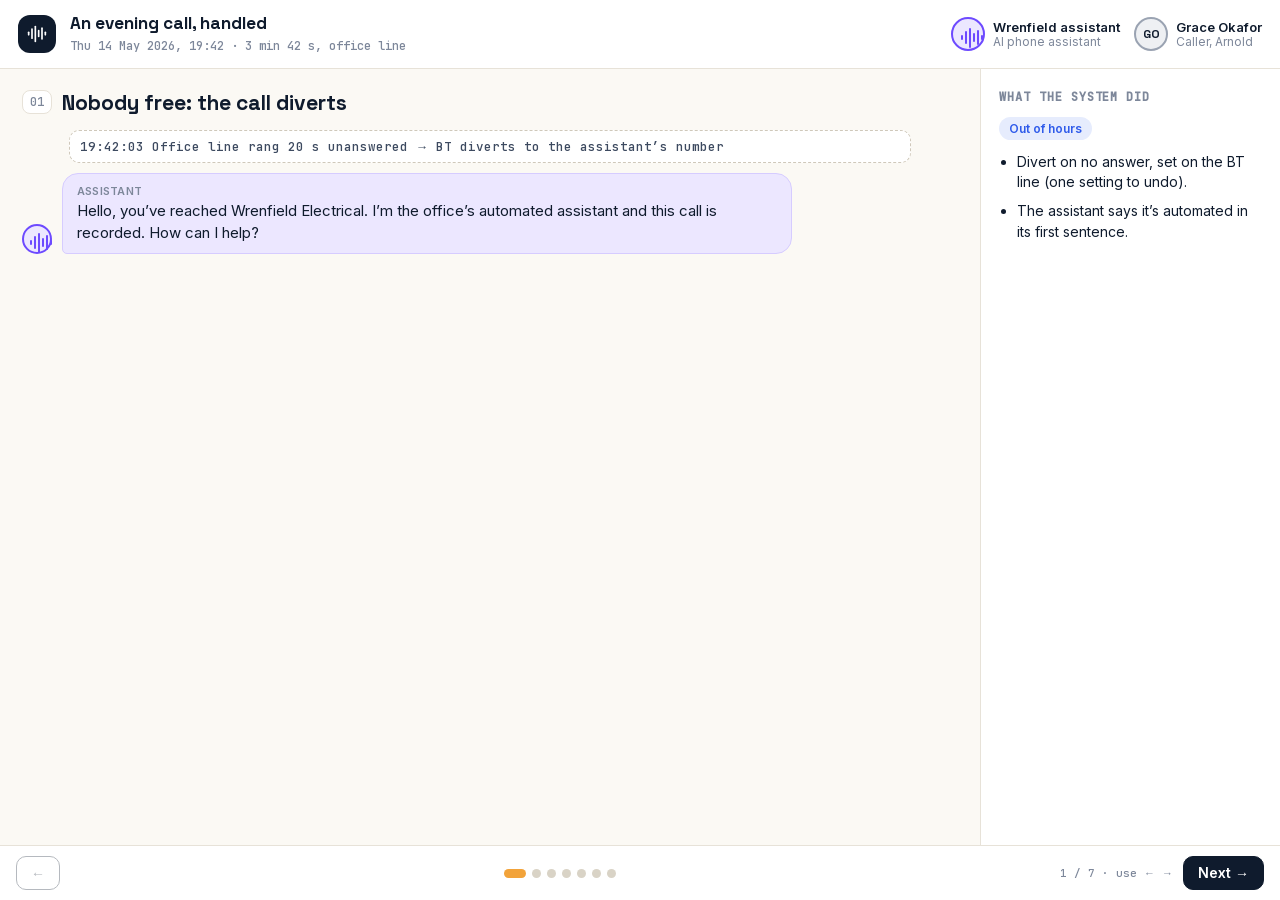
==== e3-ai-call.html @ be613fb7 "Add the case study's visuals for Notion to copy Co-Authored-By: Claude Opus 5.5 <noreply@anthropic.c" ====
<!doctype html><html lang="en-GB"><head><meta charset="utf-8"><meta name="viewport" content="width=device-width,initial-scale=1"><title>An evening call, handled</title><style>@font-face{font-family:SG;src:url([data-uri]) format('woff2')}@font-face{font-family:SG5;src:url([data-uri]) format('woff2')}@font-face{font-family:IN4;src:url([data-uri]) format('woff2')}@font-face{font-family:IN6;src:url([data-uri]) format('woff2')}@font-face{font-family:JB;src:url([data-uri]) format('woff2')}
:root{--ink:#0F1B2D;--ink2:#3D4A60;--muted:#7D879A;--line:#E7E2D8;--paper:#FBF9F4;--amber:#F2A33A;--blue:#2F5BEA;--violet:#6D4AFF;--green:#1E9A69}
*{box-sizing:border-box}html,body{margin:0;height:100%}body{background:var(--paper);color:var(--ink);font:400 15px/1.45 IN4,system-ui,sans-serif;display:flex;flex-direction:column;overflow:hidden}
header{display:flex;align-items:center;gap:14px;padding:12px 18px;border-bottom:1px solid var(--line);background:#fff;flex-wrap:wrap}
.ch{width:38px;height:38px;border-radius:12px;background:#0F1B2D;color:#fff;display:grid;place-items:center;padding:9px;flex:none}.ch svg{width:20px;height:20px}
.ttl b{font:700 17px SG;display:block}.ttl span{font:500 12px JB;color:var(--muted)}
.ppl{display:flex;gap:14px;margin-left:auto;flex-wrap:wrap}.who{display:flex;align-items:center;gap:8px}.who b{font:600 13px IN6;display:block}.who i{font-style:normal;font-size:12px;color:var(--muted);display:block;line-height:1.2}
.av{width:30px;height:30px;border-radius:50%;border:2px solid;display:inline-grid;place-items:center;font:700 11px SG;flex:none}.av.big{width:34px;height:34px;font-size:12px}.av .ic{width:16px;height:16px;display:block}
.stage{flex:1;min-height:0;position:relative}
.sc{position:absolute;inset:0;display:none;grid-template-columns:1fr 300px}.sc.on{display:grid}
.main{padding:18px 22px;overflow:auto}h2{font:700 21px SG;margin:2px 0 14px;display:flex;align-items:center;gap:10px}.n{font:500 12px JB;color:var(--muted);border:1px solid var(--line);border-radius:8px;padding:3px 7px;background:#fff}
.ln{display:flex;gap:10px;align-items:flex-end;margin:10px 0;opacity:0;animation:up .45s ease forwards}.ln.r{flex-direction:row-reverse}
.bb{max-width:78%;padding:10px 14px;border-radius:16px;background:#fff;border:1px solid var(--line);font-size:15px}.ln.l .bb{border-bottom-left-radius:5px}.ln.r .bb{border-bottom-right-radius:5px}
.bb.wren{background:#FDF0DA;border-color:#F3D9A9}.bb.hal{background:#fff}.bb.ai{background:#ECE7FF;border-color:#D6CCFF}.bb.cust{background:#fff}
.nm{display:block;font:600 11px IN6;color:var(--muted);margin-bottom:2px;letter-spacing:.02em;text-transform:uppercase}
.sys{margin:10px auto;max-width:90%;font:500 12.5px JB;color:#3D4A60;background:#fff;border:1px dashed #CFC8BA;border-radius:10px;padding:7px 10px;opacity:0;animation:up .45s ease forwards}
aside{border-left:1px solid var(--line);background:#fff;padding:18px;overflow:auto}h3{font:600 12px JB;letter-spacing:.08em;text-transform:uppercase;color:var(--muted);margin:2px 0 12px}
aside ul{margin:0;padding-left:18px}aside li{margin:0 0 9px;font-size:14px}.tags{display:flex;flex-wrap:wrap;gap:6px;margin-bottom:12px}.tg{font:600 12px IN6;background:#E6ECFD;color:var(--blue);border-radius:99px;padding:4px 10px}
footer{display:flex;align-items:center;gap:10px;padding:10px 16px;border-top:1px solid var(--line);background:#fff}
button{font:600 14px IN6;border:1px solid #0F1B2D;background:#fff;color:var(--ink);border-radius:10px;padding:7px 14px;cursor:pointer}button.pri{background:#0F1B2D;color:#fff}button:disabled{opacity:.3;cursor:default}
.dots{display:flex;gap:6px;flex:1;justify-content:center;flex-wrap:wrap}.dot{width:9px;height:9px;border-radius:50%;background:#D9D3C6;cursor:pointer;border:0;padding:0}.dot.on{background:var(--amber);width:22px;border-radius:5px}
.hint{font:500 11px JB;color:var(--muted)}
@keyframes up{from{opacity:0;transform:translateY(8px)}to{opacity:1;transform:none}}
@media (max-width:720px){.who i{display:none}header{gap:8px;padding:10px 12px}.sc{grid-template-columns:1fr;grid-template-rows:auto auto;overflow:auto;position:absolute}.sc .main{overflow:visible}aside{border-left:0;border-top:1px solid var(--line)}.bb{max-width:88%}.ppl{margin-left:0}.hint{display:none}}
@media (prefers-reduced-motion:reduce){.ln,.sys{animation:none;opacity:1}}
</style></head><body>
<header><span class="ch">
<svg
  
  xmlns="http://www.w3.org/2000/svg"
  width="24"
  height="24"
  viewBox="0 0 24 24"
  fill="none"
  stroke="currentColor"
  stroke-width="2"
  stroke-linecap="round"
  stroke-linejoin="round"
>
  <path d="M2 10v3" />
  <path d="M6 6v11" />
  <path d="M10 3v18" />
  <path d="M14 8v7" />
  <path d="M18 5v13" />
  <path d="M22 10v3" />
</svg>
</span><span class="ttl"><b>An evening call, handled</b><span>Thu 14 May 2026, 19:42 · 3 min 42 s, office line</span></span><span class="ppl"><span class="who"><span class="av big" style="border-color:#6D4AFF;background:#ECE7FF"><span class="ic" style="color:#6D4AFF">
<svg
  
  xmlns="http://www.w3.org/2000/svg"
  width="24"
  height="24"
  viewBox="0 0 24 24"
  fill="none"
  stroke="currentColor"
  stroke-width="2"
  stroke-linecap="round"
  stroke-linejoin="round"
>
  <path d="M2 10v3" />
  <path d="M6 6v11" />
  <path d="M10 3v18" />
  <path d="M14 8v7" />
  <path d="M18 5v13" />
  <path d="M22 10v3" />
</svg>
</span></span><span><b>Wrenfield assistant</b><i>AI phone assistant</i></span></span><span class="who"><span class="av big" style="border-color:#9AA3B2;background:#EEF0F3">GO</span><span><b>Grace Okafor</b><i>Caller, Arnold</i></span></span></span></header>
<div class="stage"><section class="sc" data-i="0"><div class="main"><h2><span class="n">01</span>Nobody free: the call diverts</h2><div class="sys" style="animation-delay:0s">19:42:03  Office line rang 20 s unanswered → BT diverts to the assistant’s number</div><div class="ln l" style="animation-delay:0.18s"><span class="av" style="border-color:#6D4AFF;background:#ECE7FF"><span class="ic" style="color:#6D4AFF">
<svg
  
  xmlns="http://www.w3.org/2000/svg"
  width="24"
  height="24"
  viewBox="0 0 24 24"
  fill="none"
  stroke="currentColor"
  stroke-width="2"
  stroke-linecap="round"
  stroke-linejoin="round"
>
  <path d="M2 10v3" />
  <path d="M6 6v11" />
  <path d="M10 3v18" />
  <path d="M14 8v7" />
  <path d="M18 5v13" />
  <path d="M22 10v3" />
</svg>
</span></span><div class="bb ai"><span class="nm">Assistant</span>Hello, you’ve reached Wrenfield Electrical. I’m the office’s automated assistant and this call is recorded. How can I help?</div></div></div><aside><h3>What the system did</h3><div class="tags"><span class="tg">Out of hours</span></div><ul><li>Divert on no answer, set on the BT line (one setting to undo).</li><li>The assistant says it’s automated in its first sentence.</li></ul></aside></section><section class="sc" data-i="1"><div class="main"><h2><span class="n">02</span>What she needs</h2><div class="ln r" style="animation-delay:0s"><span class="av" style="border-color:#9AA3B2;background:#EEF0F3">GO</span><div class="bb cust"><span class="nm">Grace</span>Hi, yeah, I’ve just got an electric car and I want a charger put on the drive. Do you do that?</div></div><div class="ln l" style="animation-delay:0.18s"><span class="av" style="border-color:#6D4AFF;background:#ECE7FF"><span class="ic" style="color:#6D4AFF">
<svg
  
  xmlns="http://www.w3.org/2000/svg"
  width="24"
  height="24"
  viewBox="0 0 24 24"
  fill="none"
  stroke="currentColor"
  stroke-width="2"
  stroke-linecap="round"
  stroke-linejoin="round"
>
  <path d="M2 10v3" />
  <path d="M6 6v11" />
  <path d="M10 3v18" />
  <path d="M14 8v7" />
  <path d="M18 5v13" />
  <path d="M22 10v3" />
</svg>
</span></span><div class="bb ai"><span class="nm">Assistant</span>We do. One of our electricians can come and look, then you’ll get a fixed price. What’s your postcode?</div></div><div class="sys" style="animation-delay:0.36s">Intent: new enquiry · EV charger · confidence 0.96</div></div><aside><h3>What the system did</h3><div class="tags"><span class="tg">New enquiry</span></div><ul><li>Intent from a fixed list of 9; anything else is a message for Lisa.</li></ul></aside></section><section class="sc" data-i="2"><div class="main"><h2><span class="n">03</span>Read back, checked</h2><div class="ln r" style="animation-delay:0s"><span class="av" style="border-color:#9AA3B2;background:#EEF0F3">GO</span><div class="bb cust"><span class="nm">Grace</span>NG5 8… sorry, NG5 8BX.</div></div><div class="ln l" style="animation-delay:0.18s"><span class="av" style="border-color:#6D4AFF;background:#ECE7FF"><span class="ic" style="color:#6D4AFF">
<svg
  
  xmlns="http://www.w3.org/2000/svg"
  width="24"
  height="24"
  viewBox="0 0 24 24"
  fill="none"
  stroke="currentColor"
  stroke-width="2"
  stroke-linecap="round"
  stroke-linejoin="round"
>
  <path d="M2 10v3" />
  <path d="M6 6v11" />
  <path d="M10 3v18" />
  <path d="M14 8v7" />
  <path d="M18 5v13" />
  <path d="M22 10v3" />
</svg>
</span></span><div class="bb ai"><span class="nm">Assistant</span>Thanks. That’s N G 5, 8 B X, in Arnold?</div></div><div class="ln r" style="animation-delay:0.36s"><span class="av" style="border-color:#9AA3B2;background:#EEF0F3">GO</span><div class="bb cust"><span class="nm">Grace</span>That’s it.</div></div><div class="sys" style="animation-delay:0.54s">Postcode valid · inside the service area (12 miles from the unit)</div></div><aside><h3>What the system did</h3><div class="tags"><span class="tg">Read-back</span></div><ul><li>Postcodes and numbers are always read back.</li><li>Out-of-area postcodes get a polite no and a text with Lisa’s number.</li></ul></aside></section><section class="sc" data-i="3"><div class="main"><h2><span class="n">04</span>“Roughly how much?”</h2><div class="ln r" style="animation-delay:0s"><span class="av" style="border-color:#9AA3B2;background:#EEF0F3">GO</span><div class="bb cust"><span class="nm">Grace</span>How much is it, roughly?</div></div><div class="ln l" style="animation-delay:0.18s"><span class="av" style="border-color:#6D4AFF;background:#ECE7FF"><span class="ic" style="color:#6D4AFF">
<svg
  
  xmlns="http://www.w3.org/2000/svg"
  width="24"
  height="24"
  viewBox="0 0 24 24"
  fill="none"
  stroke="currentColor"
  stroke-width="2"
  stroke-linecap="round"
  stroke-linejoin="round"
>
  <path d="M2 10v3" />
  <path d="M6 6v11" />
  <path d="M10 3v18" />
  <path d="M14 8v7" />
  <path d="M18 5v13" />
  <path d="M22 10v3" />
</svg>
</span></span><div class="bb ai"><span class="nm">Assistant</span>I can’t give prices on the phone, because it depends on the cable run from your fuse board to the drive. The survey is free, takes about 30 minutes, and the quote comes the next working day.</div></div><div class="sys" style="animation-delay:0.36s">Guardrail P2: price asked → no figure given</div></div><aside><h3>What the system did</h3><div class="tags"><span class="tg">No prices</span></div><ul><li>Prices only ever come from a person-approved quote.</li></ul></aside></section><section class="sc" data-i="4"><div class="main"><h2><span class="n">05</span>Booked into the real diary</h2><div class="ln l" style="animation-delay:0s"><span class="av" style="border-color:#6D4AFF;background:#ECE7FF"><span class="ic" style="color:#6D4AFF">
<svg
  
  xmlns="http://www.w3.org/2000/svg"
  width="24"
  height="24"
  viewBox="0 0 24 24"
  fill="none"
  stroke="currentColor"
  stroke-width="2"
  stroke-linecap="round"
  stroke-linejoin="round"
>
  <path d="M2 10v3" />
  <path d="M6 6v11" />
  <path d="M10 3v18" />
  <path d="M14 8v7" />
  <path d="M18 5v13" />
  <path d="M22 10v3" />
</svg>
</span></span><div class="bb ai"><span class="nm">Assistant</span>I can book a survey for Tuesday at 8 in the morning, or Wednesday at half four.</div></div><div class="ln r" style="animation-delay:0.18s"><span class="av" style="border-color:#9AA3B2;background:#EEF0F3">GO</span><div class="bb cust"><span class="nm">Grace</span>Wednesday’s better.</div></div><div class="sys" style="animation-delay:0.36s">ServiceM8: 2 free survey slots found · booked Wed 20 May 16:30 with Amir · job #4817 created, status Quote</div></div><aside><h3>What the system did</h3><div class="tags"><span class="tg">Booked</span></div><ul><li>Slots come from ServiceM8, not from the AI’s guess.</li><li>Only survey slots that Lisa marked bookable are offered.</li></ul></aside></section><section class="sc" data-i="5"><div class="main"><h2><span class="n">06</span>Something else, safely</h2><div class="ln r" style="animation-delay:0s"><span class="av" style="border-color:#9AA3B2;background:#EEF0F3">GO</span><div class="bb cust"><span class="nm">Grace</span>Oh, and the downstairs sockets keep tripping.</div></div><div class="ln l" style="animation-delay:0.18s"><span class="av" style="border-color:#6D4AFF;background:#ECE7FF"><span class="ic" style="color:#6D4AFF">
<svg
  
  xmlns="http://www.w3.org/2000/svg"
  width="24"
  height="24"
  viewBox="0 0 24 24"
  fill="none"
  stroke="currentColor"
  stroke-width="2"
  stroke-linecap="round"
  stroke-linejoin="round"
>
  <path d="M2 10v3" />
  <path d="M6 6v11" />
  <path d="M10 3v18" />
  <path d="M14 8v7" />
  <path d="M18 5v13" />
  <path d="M22 10v3" />
</svg>
</span></span><div class="bb ai"><span class="nm">Assistant</span>I’ve added that to the job so Amir can look while he’s there. If you ever smell burning or see scorch marks, switch off at the fuse board and call 999.</div></div><div class="sys" style="animation-delay:0.36s">Note added: RCD tripping (not urgent) · safety line S1 read</div></div><aside><h3>What the system did</h3><div class="tags"><span class="tg">Safety line</span></div><ul><li>Burning, smoke, sparks or shocks: safety advice, then the on-call electrician’s phone rings straight away.</li><li>No diagnosis given.</li></ul></aside></section><section class="sc" data-i="6"><div class="main"><h2><span class="n">07</span>Wrapped up</h2><div class="ln l" style="animation-delay:0s"><span class="av" style="border-color:#6D4AFF;background:#ECE7FF"><span class="ic" style="color:#6D4AFF">
<svg
  
  xmlns="http://www.w3.org/2000/svg"
  width="24"
  height="24"
  viewBox="0 0 24 24"
  fill="none"
  stroke="currentColor"
  stroke-width="2"
  stroke-linecap="round"
  stroke-linejoin="round"
>
  <path d="M2 10v3" />
  <path d="M6 6v11" />
  <path d="M10 3v18" />
  <path d="M14 8v7" />
  <path d="M18 5v13" />
  <path d="M22 10v3" />
</svg>
</span></span><div class="bb ai"><span class="nm">Assistant</span>You’ll get a text with the details now. Anything else I can help with?</div></div><div class="ln r" style="animation-delay:0.18s"><span class="av" style="border-color:#9AA3B2;background:#EEF0F3">GO</span><div class="bb cust"><span class="nm">Grace</span>No, that’s great, thanks.</div></div><div class="sys" style="animation-delay:0.36s">19:45:51 Text sent: “Wrenfield Electrical: survey booked Wed 20 May, 16:30, NG5 8BX. Reply C to change.”</div><div class="sys" style="animation-delay:0.54s">Summary on Lisa’s 08:00 list · call cost ≈ 42p</div></div><aside><h3>What the system did</h3><div class="tags"><span class="tg">Done in 3 min 42 s</span></div><ul><li>Recording kept 30 days, transcript 90 days.</li><li>Lisa sees every AI call next morning, with a one-click “call back”.</li></ul></aside></section></div>
<footer><button id="p" aria-label="Previous">←</button><div class="dots" id="d"></div><span class="hint" id="c"></span><button id="x" class="pri" aria-label="Next">Next →</button></footer>
<script>
const S=[...document.querySelectorAll('.sc')],D=document.getElementById('d');let i=0;
S.forEach((_,j)=>{const b=document.createElement('button');b.className='dot';b.setAttribute('aria-label','Scene '+(j+1));b.onclick=()=>go(j);D.appendChild(b)});
function go(n){i=Math.max(0,Math.min(S.length-1,n));S.forEach((s,j)=>s.classList.toggle('on',j===i));[...D.children].forEach((b,j)=>b.classList.toggle('on',j===i));
document.getElementById('p').disabled=i===0;const x=document.getElementById('x');x.textContent=i===S.length-1?"Replay ↺":'Next →';
document.getElementById('c').textContent=(i+1)+' / '+S.length+' · use ← →';S[i].querySelectorAll('.ln,.sys').forEach(e=>{e.style.animation='none';e.offsetHeight;e.style.animation=''})}
document.getElementById('p').onclick=()=>go(i-1);document.getElementById('x').onclick=()=>go(i===S.length-1?0:i+1);
addEventListener('keydown',e=>{if(e.key==='ArrowRight')go(i+1);if(e.key==='ArrowLeft')go(i-1)});
let sx=null;addEventListener('touchstart',e=>sx=e.touches[0].clientX,{passive:true});addEventListener('touchend',e=>{if(sx===null)return;const dx=e.changedTouches[0].clientX-sx;if(Math.abs(dx)>50)go(i+(dx<0?1:-1));sx=null});
go(0);
</script></body></html>
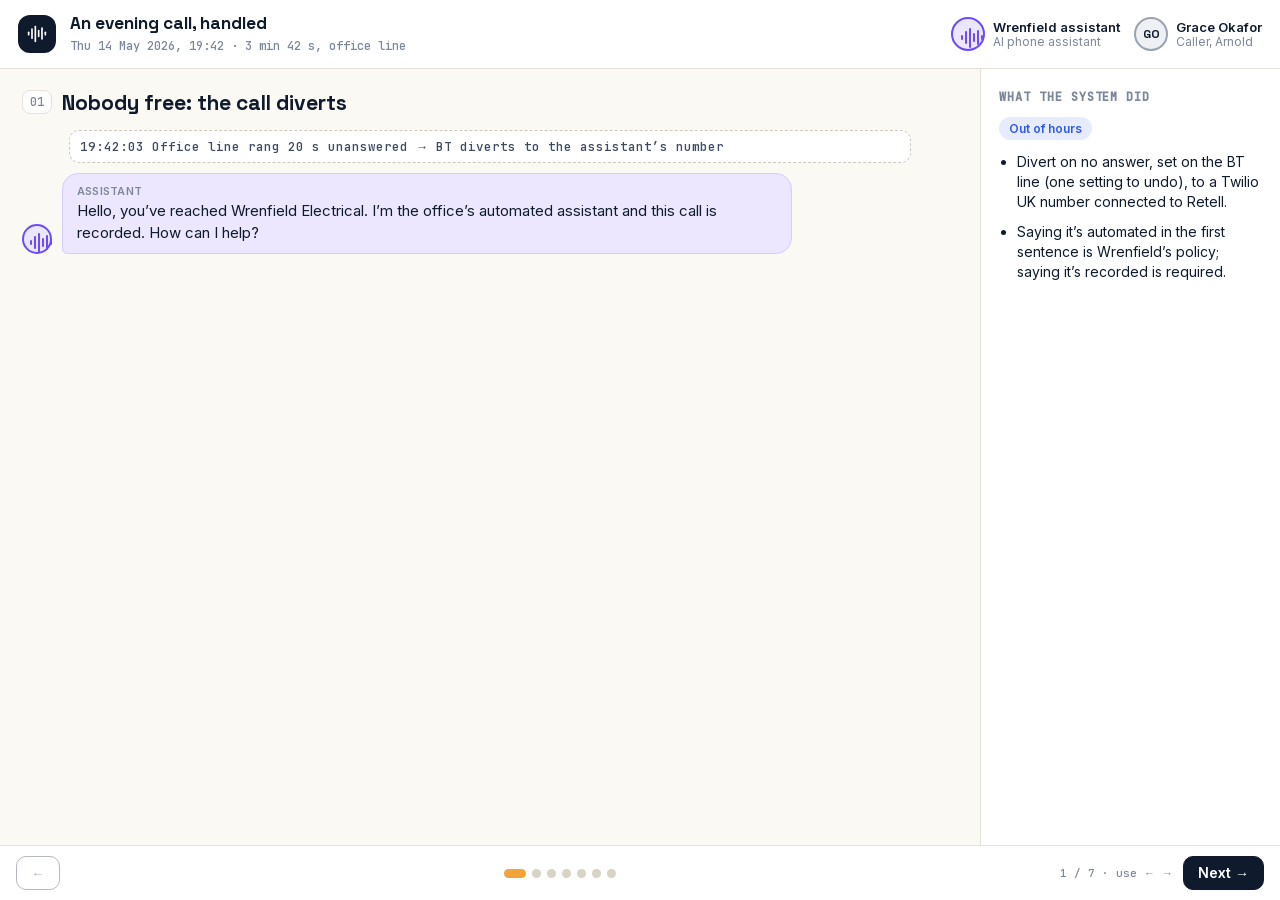
==== commit 471e54c4: "Fix the visuals after an independent review Co-Authored-By: Claude Opus 5.5 <noreply@anthropic.com> " ====
--- a/e3-ai-call.html
+++ b/e3-ai-call.html
@@ -1,4 +1,4 @@
-<!doctype html><html lang="en-GB"><head><meta charset="utf-8"><meta name="viewport" content="width=device-width,initial-scale=1"><title>An evening call, handled</title><style>@font-face{font-family:SG;src:url([data-uri]) format('woff2')}@font-face{font-family:SG5;src:url([data-uri]) format('woff2')}@font-face{font-family:IN4;src:url([data-uri]) format('woff2')}@font-face{font-family:IN6;src:url([data-uri]) format('woff2')}@font-face{font-family:JB;src:url([data-uri]) format('woff2')}
+<!doctype html><html lang="en-GB"><head><meta charset="utf-8"><meta name="viewport" content="width=device-width,initial-scale=1"><title>An evening call, handled</title><style>@font-face{font-family:SG;src:url([data-uri]) format('woff2')}@font-face{font-family:SG5;src:url([data-uri]) format('woff2')}@font-face{font-family:IN4;src:url([data-uri]) format('woff2')}@font-face{font-family:IN6;src:url([data-uri]) format('woff2')}@font-face{font-family:JB;src:url([data-uri]) format('woff2')}
 :root{--ink:#0F1B2D;--ink2:#3D4A60;--muted:#7D879A;--line:#E7E2D8;--paper:#FBF9F4;--amber:#F2A33A;--blue:#2F5BEA;--violet:#6D4AFF;--green:#1E9A69}
 *{box-sizing:border-box}html,body{margin:0;height:100%}body{background:var(--paper);color:var(--ink);font:400 15px/1.45 IN4,system-ui,sans-serif;display:flex;flex-direction:column;overflow:hidden}
 header{display:flex;align-items:center;gap:14px;padding:12px 18px;border-bottom:1px solid var(--line);background:#fff;flex-wrap:wrap}
@@ -85,47 +85,47 @@
   <path d="M18 5v13" />
   <path d="M22 10v3" />
 </svg>
-</span></span><div class="bb ai"><span class="nm">Assistant</span>Hello, you’ve reached Wrenfield Electrical. I’m the office’s automated assistant and this call is recorded. How can I help?</div></div></div><aside><h3>What the system did</h3><div class="tags"><span class="tg">Out of hours</span></div><ul><li>Divert on no answer, set on the BT line (one setting to undo).</li><li>The assistant says it’s automated in its first sentence.</li></ul></aside></section><section class="sc" data-i="1"><div class="main"><h2><span class="n">02</span>What she needs</h2><div class="ln r" style="animation-delay:0s"><span class="av" style="border-color:#9AA3B2;background:#EEF0F3">GO</span><div class="bb cust"><span class="nm">Grace</span>Hi, yeah, I’ve just got an electric car and I want a charger put on the drive. Do you do that?</div></div><div class="ln l" style="animation-delay:0.18s"><span class="av" style="border-color:#6D4AFF;background:#ECE7FF"><span class="ic" style="color:#6D4AFF">
-<svg
-  
-  xmlns="http://www.w3.org/2000/svg"
-  width="24"
-  height="24"
-  viewBox="0 0 24 24"
-  fill="none"
-  stroke="currentColor"
-  stroke-width="2"
-  stroke-linecap="round"
-  stroke-linejoin="round"
->
-  <path d="M2 10v3" />
-  <path d="M6 6v11" />
-  <path d="M10 3v18" />
-  <path d="M14 8v7" />
-  <path d="M18 5v13" />
-  <path d="M22 10v3" />
-</svg>
-</span></span><div class="bb ai"><span class="nm">Assistant</span>We do. One of our electricians can come and look, then you’ll get a fixed price. What’s your postcode?</div></div><div class="sys" style="animation-delay:0.36s">Intent: new enquiry · EV charger · confidence 0.96</div></div><aside><h3>What the system did</h3><div class="tags"><span class="tg">New enquiry</span></div><ul><li>Intent from a fixed list of 9; anything else is a message for Lisa.</li></ul></aside></section><section class="sc" data-i="2"><div class="main"><h2><span class="n">03</span>Read back, checked</h2><div class="ln r" style="animation-delay:0s"><span class="av" style="border-color:#9AA3B2;background:#EEF0F3">GO</span><div class="bb cust"><span class="nm">Grace</span>NG5 8… sorry, NG5 8BX.</div></div><div class="ln l" style="animation-delay:0.18s"><span class="av" style="border-color:#6D4AFF;background:#ECE7FF"><span class="ic" style="color:#6D4AFF">
-<svg
-  
-  xmlns="http://www.w3.org/2000/svg"
-  width="24"
-  height="24"
-  viewBox="0 0 24 24"
-  fill="none"
-  stroke="currentColor"
-  stroke-width="2"
-  stroke-linecap="round"
-  stroke-linejoin="round"
->
-  <path d="M2 10v3" />
-  <path d="M6 6v11" />
-  <path d="M10 3v18" />
-  <path d="M14 8v7" />
-  <path d="M18 5v13" />
-  <path d="M22 10v3" />
-</svg>
-</span></span><div class="bb ai"><span class="nm">Assistant</span>Thanks. That’s N G 5, 8 B X, in Arnold?</div></div><div class="ln r" style="animation-delay:0.36s"><span class="av" style="border-color:#9AA3B2;background:#EEF0F3">GO</span><div class="bb cust"><span class="nm">Grace</span>That’s it.</div></div><div class="sys" style="animation-delay:0.54s">Postcode valid · inside the service area (12 miles from the unit)</div></div><aside><h3>What the system did</h3><div class="tags"><span class="tg">Read-back</span></div><ul><li>Postcodes and numbers are always read back.</li><li>Out-of-area postcodes get a polite no and a text with Lisa’s number.</li></ul></aside></section><section class="sc" data-i="3"><div class="main"><h2><span class="n">04</span>“Roughly how much?”</h2><div class="ln r" style="animation-delay:0s"><span class="av" style="border-color:#9AA3B2;background:#EEF0F3">GO</span><div class="bb cust"><span class="nm">Grace</span>How much is it, roughly?</div></div><div class="ln l" style="animation-delay:0.18s"><span class="av" style="border-color:#6D4AFF;background:#ECE7FF"><span class="ic" style="color:#6D4AFF">
+</span></span><div class="bb ai"><span class="nm">Assistant</span>Hello, you’ve reached Wrenfield Electrical. I’m the office’s automated assistant and this call is recorded. How can I help?</div></div></div><aside><h3>What the system did</h3><div class="tags"><span class="tg">Out of hours</span></div><ul><li>Divert on no answer, set on the BT line (one setting to undo), to a Twilio UK number connected to Retell.</li><li>Saying it’s automated in the first sentence is Wrenfield’s policy; saying it’s recorded is required.</li></ul></aside></section><section class="sc" data-i="1"><div class="main"><h2><span class="n">02</span>What she needs</h2><div class="ln r" style="animation-delay:0s"><span class="av" style="border-color:#9AA3B2;background:#EEF0F3">GO</span><div class="bb cust"><span class="nm">Grace</span>Hi, yeah, I’ve just got an electric car and I want a charger put on the drive. Do you do that?</div></div><div class="ln l" style="animation-delay:0.18s"><span class="av" style="border-color:#6D4AFF;background:#ECE7FF"><span class="ic" style="color:#6D4AFF">
+<svg
+  
+  xmlns="http://www.w3.org/2000/svg"
+  width="24"
+  height="24"
+  viewBox="0 0 24 24"
+  fill="none"
+  stroke="currentColor"
+  stroke-width="2"
+  stroke-linecap="round"
+  stroke-linejoin="round"
+>
+  <path d="M2 10v3" />
+  <path d="M6 6v11" />
+  <path d="M10 3v18" />
+  <path d="M14 8v7" />
+  <path d="M18 5v13" />
+  <path d="M22 10v3" />
+</svg>
+</span></span><div class="bb ai"><span class="nm">Assistant</span>We do. One of our electricians can come and look, then you’ll get a fixed price. What’s your postcode?</div></div><div class="sys" style="animation-delay:0.36s">Intent: new enquiry · EV charger · confidence 0.96</div></div><aside><h3>What the system did</h3><div class="tags"><span class="tg">New enquiry</span></div><ul><li>Intent from a fixed list of 9; anything else is a message for Lisa.</li></ul></aside></section><section class="sc" data-i="2"><div class="main"><h2><span class="n">03</span>Read back, checked</h2><div class="ln r" style="animation-delay:0s"><span class="av" style="border-color:#9AA3B2;background:#EEF0F3">GO</span><div class="bb cust"><span class="nm">Grace</span>NG5 9… sorry, NG5 9ZZ.</div></div><div class="ln l" style="animation-delay:0.18s"><span class="av" style="border-color:#6D4AFF;background:#ECE7FF"><span class="ic" style="color:#6D4AFF">
+<svg
+  
+  xmlns="http://www.w3.org/2000/svg"
+  width="24"
+  height="24"
+  viewBox="0 0 24 24"
+  fill="none"
+  stroke="currentColor"
+  stroke-width="2"
+  stroke-linecap="round"
+  stroke-linejoin="round"
+>
+  <path d="M2 10v3" />
+  <path d="M6 6v11" />
+  <path d="M10 3v18" />
+  <path d="M14 8v7" />
+  <path d="M18 5v13" />
+  <path d="M22 10v3" />
+</svg>
+</span></span><div class="bb ai"><span class="nm">Assistant</span>Thanks. That’s N G 5, 9 Z Z, in Arnold?</div></div><div class="ln r" style="animation-delay:0.36s"><span class="av" style="border-color:#9AA3B2;background:#EEF0F3">GO</span><div class="bb cust"><span class="nm">Grace</span>That’s it.</div></div><div class="sys" style="animation-delay:0.54s">Postcode valid · inside the service area (12 miles from the unit)</div></div><aside><h3>What the system did</h3><div class="tags"><span class="tg">Read-back</span></div><ul><li>Postcodes and numbers are always read back.</li><li>Out-of-area postcodes get a polite no and a text with Lisa’s number.</li></ul></aside></section><section class="sc" data-i="3"><div class="main"><h2><span class="n">04</span>“Roughly how much?”</h2><div class="ln r" style="animation-delay:0s"><span class="av" style="border-color:#9AA3B2;background:#EEF0F3">GO</span><div class="bb cust"><span class="nm">Grace</span>How much is it, roughly?</div></div><div class="ln l" style="animation-delay:0.18s"><span class="av" style="border-color:#6D4AFF;background:#ECE7FF"><span class="ic" style="color:#6D4AFF">
 <svg
   
   xmlns="http://www.w3.org/2000/svg"
@@ -185,27 +185,27 @@
   <path d="M18 5v13" />
   <path d="M22 10v3" />
 </svg>
-</span></span><div class="bb ai"><span class="nm">Assistant</span>I’ve added that to the job so Amir can look while he’s there. If you ever smell burning or see scorch marks, switch off at the fuse board and call 999.</div></div><div class="sys" style="animation-delay:0.36s">Note added: RCD tripping (not urgent) · safety line S1 read</div></div><aside><h3>What the system did</h3><div class="tags"><span class="tg">Safety line</span></div><ul><li>Burning, smoke, sparks or shocks: safety advice, then the on-call electrician’s phone rings straight away.</li><li>No diagnosis given.</li></ul></aside></section><section class="sc" data-i="6"><div class="main"><h2><span class="n">07</span>Wrapped up</h2><div class="ln l" style="animation-delay:0s"><span class="av" style="border-color:#6D4AFF;background:#ECE7FF"><span class="ic" style="color:#6D4AFF">
-<svg
-  
-  xmlns="http://www.w3.org/2000/svg"
-  width="24"
-  height="24"
-  viewBox="0 0 24 24"
-  fill="none"
-  stroke="currentColor"
-  stroke-width="2"
-  stroke-linecap="round"
-  stroke-linejoin="round"
->
-  <path d="M2 10v3" />
-  <path d="M6 6v11" />
-  <path d="M10 3v18" />
-  <path d="M14 8v7" />
-  <path d="M18 5v13" />
-  <path d="M22 10v3" />
-</svg>
-</span></span><div class="bb ai"><span class="nm">Assistant</span>You’ll get a text with the details now. Anything else I can help with?</div></div><div class="ln r" style="animation-delay:0.18s"><span class="av" style="border-color:#9AA3B2;background:#EEF0F3">GO</span><div class="bb cust"><span class="nm">Grace</span>No, that’s great, thanks.</div></div><div class="sys" style="animation-delay:0.36s">19:45:51 Text sent: “Wrenfield Electrical: survey booked Wed 20 May, 16:30, NG5 8BX. Reply C to change.”</div><div class="sys" style="animation-delay:0.54s">Summary on Lisa’s 08:00 list · call cost ≈ 42p</div></div><aside><h3>What the system did</h3><div class="tags"><span class="tg">Done in 3 min 42 s</span></div><ul><li>Recording kept 30 days, transcript 90 days.</li><li>Lisa sees every AI call next morning, with a one-click “call back”.</li></ul></aside></section></div>
+</span></span><div class="bb ai"><span class="nm">Assistant</span>I’ve added that to the job so Amir can look while he’s there. If you ever smell burning, switch off at the fuse board if it’s safe to, and if there’s smoke or fire, leave the house and call 999.</div></div><div class="sys" style="animation-delay:0.36s">Note added: RCD tripping (not urgent) · safety line S1 read</div></div><aside><h3>What the system did</h3><div class="tags"><span class="tg">Safety line</span></div><ul><li>Tripping isn’t urgent. Burning, smoke, sparks or shocks are: safety advice, then the on-call electrician’s phone rings straight away.</li><li>No diagnosis given.</li></ul></aside></section><section class="sc" data-i="6"><div class="main"><h2><span class="n">07</span>Wrapped up</h2><div class="ln l" style="animation-delay:0s"><span class="av" style="border-color:#6D4AFF;background:#ECE7FF"><span class="ic" style="color:#6D4AFF">
+<svg
+  
+  xmlns="http://www.w3.org/2000/svg"
+  width="24"
+  height="24"
+  viewBox="0 0 24 24"
+  fill="none"
+  stroke="currentColor"
+  stroke-width="2"
+  stroke-linecap="round"
+  stroke-linejoin="round"
+>
+  <path d="M2 10v3" />
+  <path d="M6 6v11" />
+  <path d="M10 3v18" />
+  <path d="M14 8v7" />
+  <path d="M18 5v13" />
+  <path d="M22 10v3" />
+</svg>
+</span></span><div class="bb ai"><span class="nm">Assistant</span>You’ll get a text with the details now. Anything else I can help with?</div></div><div class="ln r" style="animation-delay:0.18s"><span class="av" style="border-color:#9AA3B2;background:#EEF0F3">GO</span><div class="bb cust"><span class="nm">Grace</span>No, that’s great, thanks.</div></div><div class="sys" style="animation-delay:0.36s">19:45:51 Text sent: “Wrenfield Electrical: survey booked Wed 20 May, 16:30, NG5 9ZZ. Reply C to change.”</div><div class="sys" style="animation-delay:0.54s">Summary on Lisa’s 08:00 list · call cost ≈ 42p</div></div><aside><h3>What the system did</h3><div class="tags"><span class="tg">Done in 3 min 42 s</span></div><ul><li>Recording kept 30 days, transcript 90 days.</li><li>Lisa sees every AI call next morning, with a one-click “call back”.</li></ul></aside></section></div>
 <footer><button id="p" aria-label="Previous">←</button><div class="dots" id="d"></div><span class="hint" id="c"></span><button id="x" class="pri" aria-label="Next">Next →</button></footer>
 <script>
 const S=[...document.querySelectorAll('.sc')],D=document.getElementById('d');let i=0;
